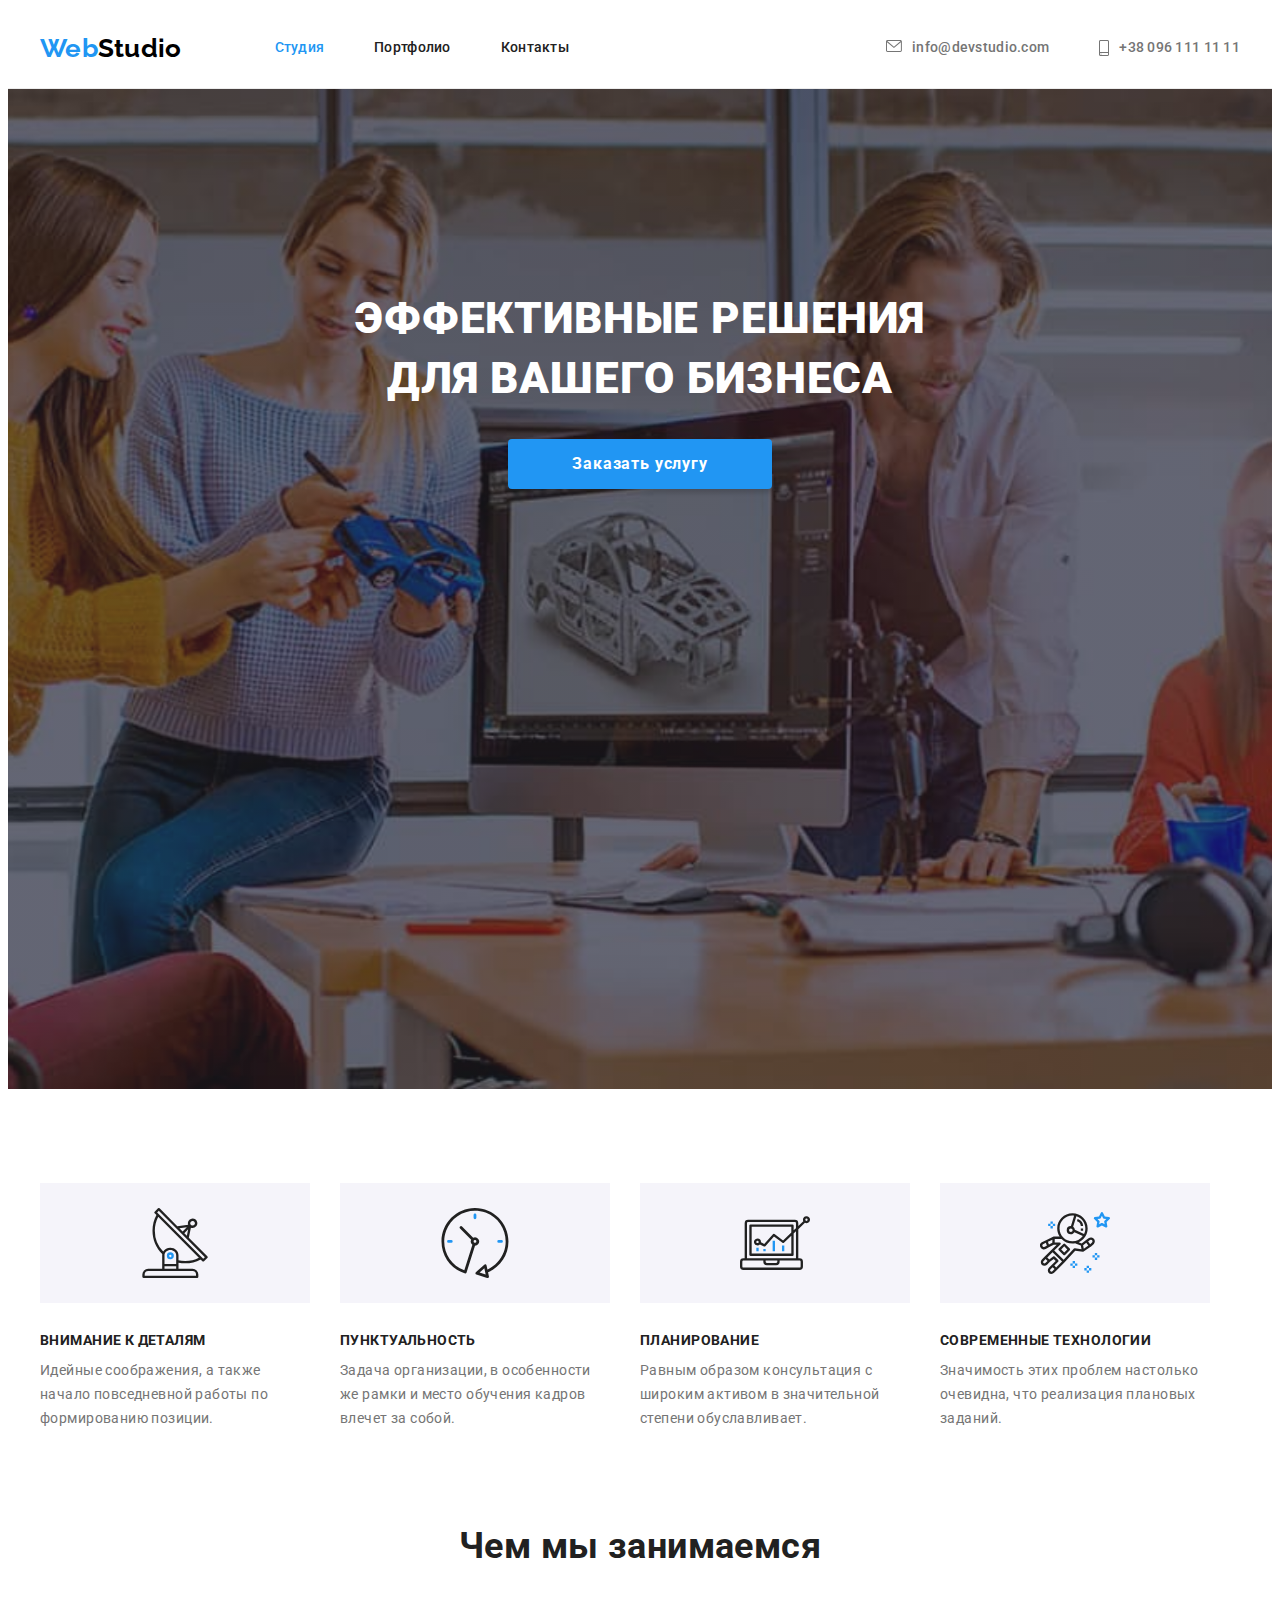
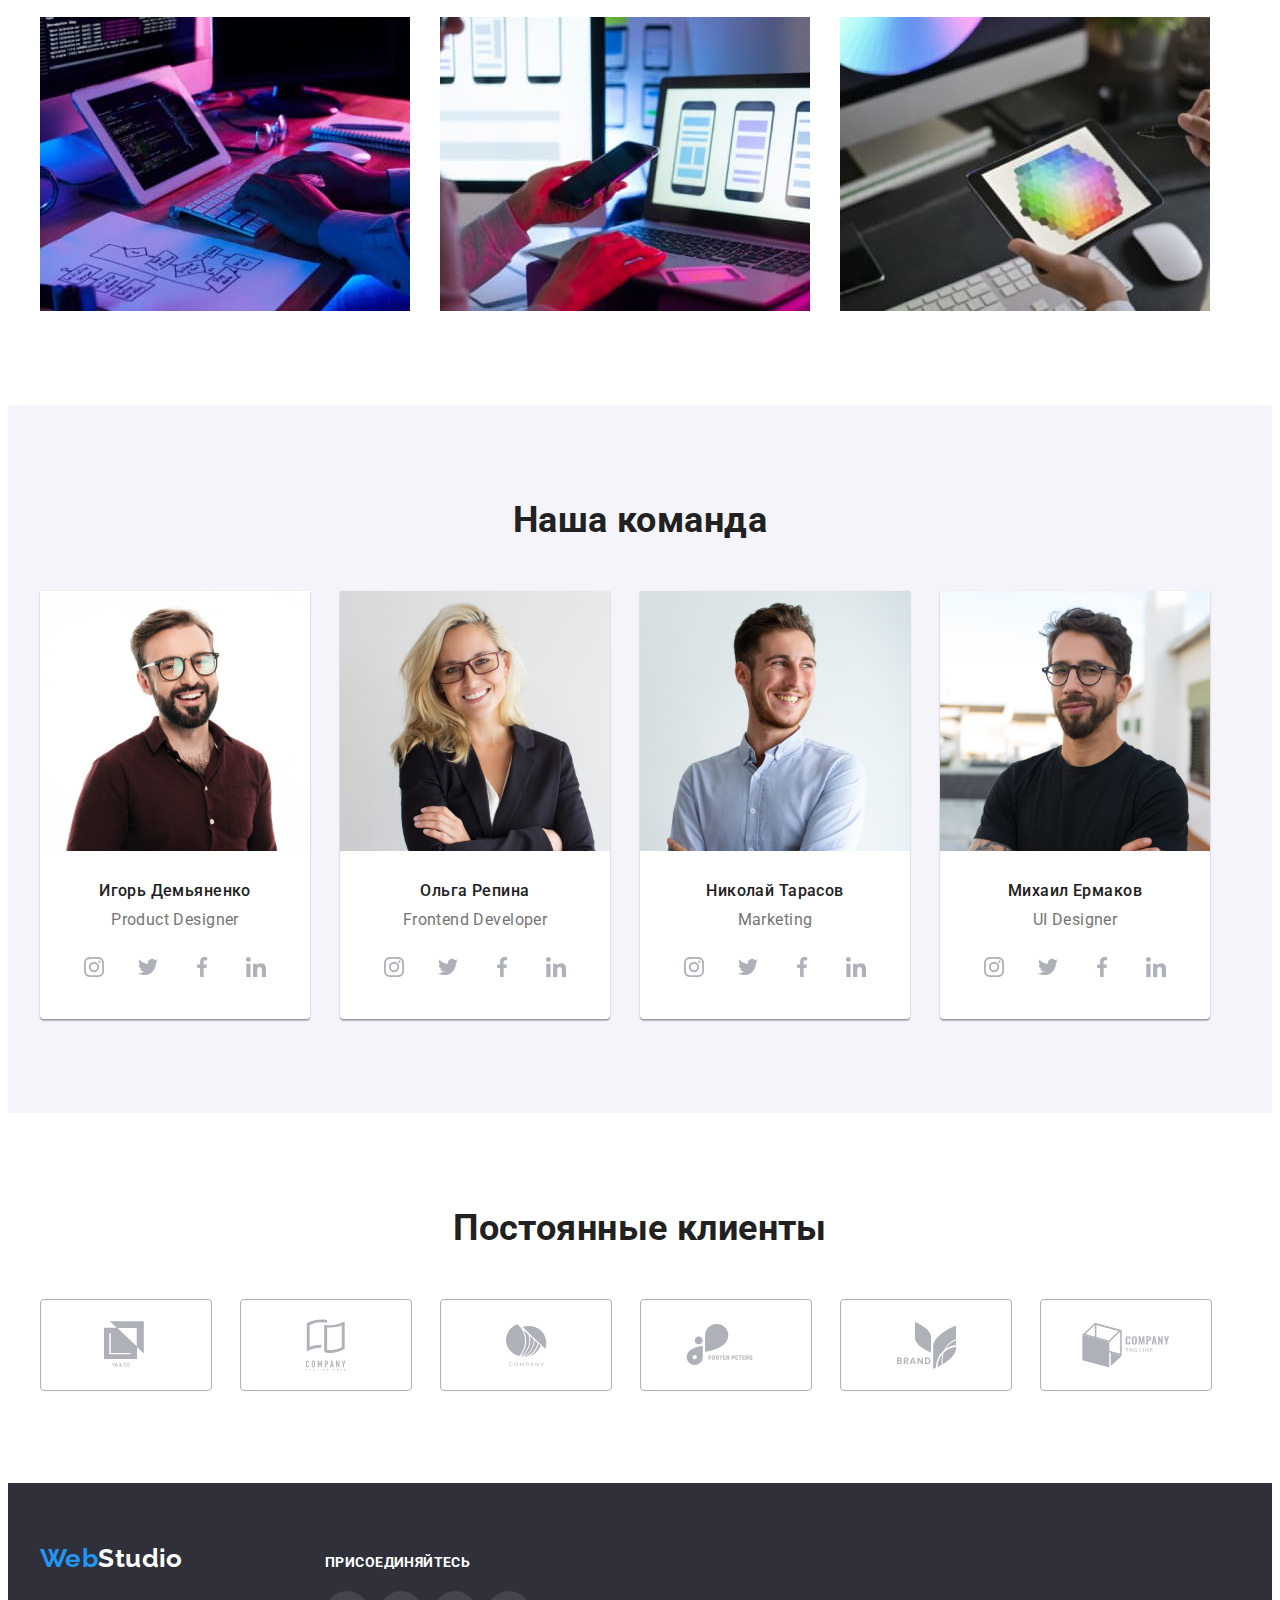
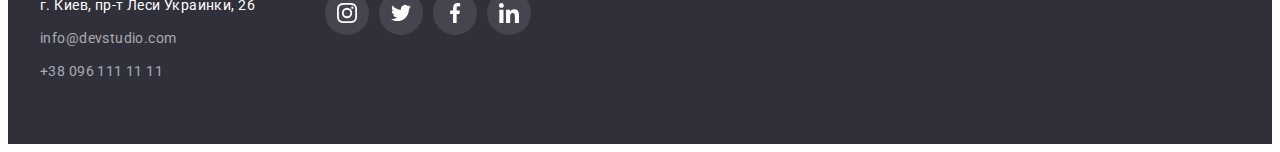
==== index.html @ 37e52577 "создание нового репозитория" ====
<!DOCTYPE html>
<html lang="ru">
<head>
    <meta charset="UTF-8">
    <meta name="viewport" content="width=, initial-scale=1.0">
    <title>Document</title>
    <link rel="preconnect" href="https://fonts.gstatic.com">
    <link href="https://fonts.googleapis.com/css2?family=Raleway:wght@700&family=Roboto:wght@400;500;700;900&display=swap" rel="stylesheet">
    <link rel="stylesheet" href="https://cdnjs.cloudflare.com/ajax/libs/modern-normalize/1.0.0/modern-normalize.min.css" integrity="sha512-ISS7cAi1PEhQ8jnbJpJZMd29NlhNj4AWYyLOSp2CE/CsHxTCu+r+t0D2yoJudVrd0/8fTVPUVDzY5Tvli75u/g==" crossorigin="anonymous" />
    <link rel="stylesheet" href="./css/styles.css">
</head>
<body class="page">
    <header>
        <div class="container main-nav">
            <nav class="nav">
                <a href="./index.html" class="logo"><span class="main-logo">Web</span>Studio</a>        
                <ul class="site-nav">
                    <li class="item"><a href="./index.html" class="link current">Студия</a></li>
                    <li class="item"><a href="./portfolio.html" class="link">Портфолио</a></li>
                    <li class="item"><a href="" class="link">Контакты</a></li>
                </ul>             
            </nav>        

            <ul class="contacts">
                <li class="item">
                    <a href="mailto:info@devstudio.com" class="link">
                        <svg class="header-contacs-svg" width="16" height="12">
                            <use href="./img/sprite.svg#envelope"></use>
                        </svg>
                        <p>info@devstudio.com</p> 
                    </a>
                </li>
                <li class="item">
                    <a href="tel:+380961111111" class="link">
                        <svg class="header-contacs-svg" width="10" height="16">
                            <use href="./img/sprite.svg#smartphone"></use>
                        </svg>
                        <p>+38 096 111 11 11</p> 
                    </a>
                </li>
            </ul>
        </div>       
    </header>
    
    <main>
<!-- герой -->
        <section class="hero">
            <h1 class="hero-title">Эффективные решения <br>
                для вашего бизнеса
            </h1>
            <a href="" class="button primary">Заказать услугу</a>
        </section>

<!-- преимущества данной веб студии-->
        <section class="advantages">
            <div class="container">
                <h2 class="visually-hidden"> Наши преимущества</h2>
                <ul class="advantages-list">
                    <li class="advantages-item">
                        <div class="advantages-icon">
                            <svg class="advantages-svg" width="70" height="70">
                                <use href="./img/sprite.svg#antenna"></use>
                            </svg>
                        </div>
                        <h3 class="advantages-title">Внимание к деталям</h3>
                        <p class="advantages-text">Идейные соображения, а также начало повседневной работы по формированию позиции.</p>
                    </li>
                    <li class="advantages-item">
                        <div class="advantages-icon">
                            <svg class="advantages-svg" width="70" height="70">
                                <use href="./img/sprite.svg#clock"></use>
                            </svg>
                        </div>
                        <h3 class="advantages-title">Пунктуальность</h3>
                        <p class="advantages-text">Задача организации, в особенности же рамки и место обучения кадров влечет за собой.</p>
                    </li>
                    <li class="advantages-item">
                        <div class="advantages-icon">
                            <svg class="advantages-svg" width="70" height="70">
                                <use href="./img/sprite.svg#diagram"></use>
                            </svg>
                        </div>
                        <h3 class="advantages-title">Планирование</h3>
                        <p class="advantages-text">Равным образом консультация с широким активом в значительной степени обуславливает.</p>
                    </li>
                    <li class="advantages-item">
                        <div class="advantages-icon">
                            <svg class="advantages-svg" width="70" height="70">
                                <use href="./img/sprite.svg#astronaut"></use>
                            </svg>
                        </div>
                        <h3 class="advantages-title">Современные технологии</h3>
                        <p class="advantages-text">Значимость этих проблем настолько очевидна, что реализация плановых заданий.</p>
                    </li>
                </ul>
            </div>
        </section>

<!-- чем занимается веб студия-->
        <section class="work">
            <div class="container">
                <h2 class="work-title">Чем мы занимаемся</h2>
                <ul class="work-list">
                    <li class="work-item"><img src="./img/box1.jpg" alt="сайт" width="370"></li>
                    <li class="work-item"><img src="./img/box2.jpg" alt="приложения" width="370"></li>
                    <li class="work-item"><img src="./img/box3.jpg" alt="дизайн" width="370"></li>
                </ul> 
            </div>
        </section>

<!-- члены комманды веб студии-->
        <section class="staff">
            <div class="container">
                <h2 class="staff-title">Наша команда</h2>
                <ul class="staff-list">
                    <li class="staff-item"> 
                        <img src="./img/img.jpg" alt="фото сотрудника" width="270">
                        <div class="staff-content">
                            <h3 class="name">Игорь Демьяненко</h3>
                            <p class="profession">Product Designer</p>
                            <ul class="networks">
                                <li>
                                    <a href="" class="social-links">
                                        <svg class="soc-links-svg" width="20" height="20">
                                            <use href="./img/sprite.svg#instagram-1"></use>
                                        </svg>
                                    </a>
                                </li>
                                <li>
                                    <a href="" class="social-links">
                                        <svg class="soc-links-svg" width="20" height="20">
                                            <use href="./img/sprite.svg#twitter-1"></use>
                                        </svg>
                                    </a>
                                </li>
                                <li>
                                    <a href="" class="social-links">
                                        <svg class="soc-links-svg" width="20" height="20">
                                            <use href="./img/sprite.svg#facebook-1"></use>
                                        </svg>
                                    </a>
                                </li>
                                <li>
                                    <a href="" class="social-links">
                                        <svg class="soc-links-svg" width="20px" height="20">
                                            <use href="./img/sprite.svg#linkedin-1"></use>
                                        </svg>
                                    </a>
                                </li>
                            </ul>
                        </div>
                    </li>
                    <li class="staff-item">
                        <img src="./img/img1.jpg" alt="фото сотрудника" width="270">
                        <div class="staff-content">
                            <h3 class="name">Ольга Репина</h3>
                            <p class="profession">Frontend Developer</p>
                            <ul class="networks">
                                <li>
                                    <a href="" class="social-links">
                                        <svg class="soc-links-svg" width="20" height="20">
                                            <use href="./img/sprite.svg#instagram-1"></use>
                                        </svg>
                                    </a>
                                </li>
                                <li>
                                    <a href="" class="social-links">
                                        <svg class="soc-links-svg" width="20" height="20">
                                            <use href="./img/sprite.svg#twitter-1"></use>
                                        </svg>
                                    </a>
                                </li>
                                <li>
                                    <a href="" class="social-links">
                                        <svg class="soc-links-svg" width="20" height="20">
                                            <use href="./img/sprite.svg#facebook-1"></use>
                                        </svg>
                                    </a>
                                </li>
                                <li>
                                    <a href="" class="social-links">
                                        <svg class="soc-links-svg" width="20px" height="20">
                                            <use href="./img/sprite.svg#linkedin-1"></use>
                                        </svg>
                                    </a>
                                </li>
                            </ul>
                        </div>
                    </li>
                    <li class="staff-item">
                        <img src="./img/img2.jpg" alt="фото сотрудника" width="270">
                        <div class="staff-content">
                            <h3 class="name">Николай Тарасов</h3>
                            <p class="profession">Marketing</p>
                            <ul class="networks">
                                <li class="networks-item">
                                    <a href="" class="social-links">
                                        <svg class="soc-links-svg" width="20" height="20">
                                            <use href="./img/sprite.svg#instagram-1"></use>
                                        </svg>
                                    </a>
                                </li>
                                <li class="networks-item">
                                    <a href="" class="social-links">
                                        <svg class="soc-links-svg" width="20" height="20">
                                            <use href="./img/sprite.svg#twitter-1"></use>
                                        </svg>
                                    </a>
                                </li>
                                <li class="networks-item">
                                    <a href="" class="social-links">
                                        <svg class="soc-links-svg" width="20" height="20">
                                            <use href="./img/sprite.svg#facebook-1"></use>
                                        </svg>
                                    </a>
                                </li>
                                <li class="networks-item">
                                    <a href="" class="social-links">
                                        <svg class="soc-links-svg" width="20px" height="20">
                                            <use href="./img/sprite.svg#linkedin-1"></use>
                                        </svg>
                                    </a>
                                </li>
                            </ul>
                        </div>
                    </li>
                    <li class="staff-item">
                        <img src="./img/img3.jpg" alt="фото сотрудника" width="270">
                        <div class="staff-content">
                            <h3 class="name">Михаил Ермаков</h3>
                            <p class="profession">UI Designer</p>
                            <ul class="networks">
                                <li class="networks-item">
                                    <a href="" class="social-links">
                                        <svg class="soc-links-svg" width="20" height="20">
                                            <use href="./img/sprite.svg#instagram-1"></use>
                                        </svg>
                                    </a>
                                </li>
                                <li class="networks-item">
                                    <a href="" class="social-links">
                                        <svg class="soc-links-svg" width="20" height="20">
                                            <use href="./img/sprite.svg#twitter-1"></use>
                                        </svg>
                                    </a>
                                </li>
                                <li class="networks-item">
                                    <a href="" class="social-links">
                                        <svg class="soc-links-svg" width="20" height="20">
                                            <use href="./img/sprite.svg#facebook-1"></use>
                                        </svg>
                                    </a>
                                </li>
                                <li class="networks-item">
                                    <a href="" class="social-links">
                                        <svg class="soc-links-svg" width="20px" height="20">
                                            <use href="./img/sprite.svg#linkedin-1"></use>
                                        </svg>
                                    </a>
                                </li>
                            </ul>
                        </div>
                    </li>
                </ul>
            </div>
        </section>

<!-- секция постоянные клиенты -->
        <section class="clients">
            <div class="container">
                <h2 class="clients-title">Постоянные клиенты</h2>
                <ul class="clients-list">
                    <li class="clients-item">
                        <a href="" class="link clients-link">
                            <svg class="clients-svg" width="44" height="49">
                                <use href="./img/sprite.svg#logo-1"></use>
                            </svg>
                        </a>
                    </li>
                    <li class="clients-item">
                        <a href="" class="link clients-link">
                            <svg class="clients-svg" width="40" height="52">
                                <use href="./img/sprite.svg#logo-2"></use>
                            </svg>
                        </a>
                    </li>
                    <li class="clients-item">
                        <a href="" class="link clients-link">
                            <svg class="clients-svg" width="41" height="43">
                                <use href="./img/sprite.svg#logo-3"></use>
                            </svg>
                        </a>
                    </li>
                    <li class="clients-item">
                        <a href="" class="link clients-link">
                            <svg class="clients-svg" width="80" height="42">
                                <use href="./img/sprite.svg#logo-4"></use>
                            </svg>
                        </a>
                    </li>
                    <li class="clients-item">
                        <a href="" class="link clients-link">
                            <svg class="clients-svg" width="59" height="47">
                                <use href="./img/sprite.svg#logo-5"></use>
                            </svg>
                        </a>
                    </li>
                    <li class="clients-item">
                        <a href="" class="link clients-link">
                            <svg class="clients-svg" width="88" height="45">
                                <use href="./img/sprite.svg#logo-6"></use>
                            </svg>
                        </a>
                    </li>
                    
                </ul>
            </div>
        </section>
    </main>

    <footer class="footer">
        <div class="container footer-container">
            <div class="adress">
                <a href="./index.html" class="logo"><span class="main-logo">Web</span>Studio</a>
                <address>
                    <p class="street">г. Киев, пр-т Леси Украинки, 26 </p> 
                    <a href="mailto:info@devstudio.com" class="mail">info@devstudio.com</a>
                    <a href="tel:+380961111111" class="tel">+38 096 111 11 11</a>            
                </address>
            </div>
        
            <div class="container-join-us">
                <p class="join-us">присоединяйтесь</p>
                <ul class="footer-networks">
                    <li>
                        <a href="" class="footer-social-links">
                            <svg width="20" height="20">
                                <use href="./img/sprite.svg#instagram"></use>
                            </svg>
                        </a>
                    </li>
                    <li>
                        <a href="" class="footer-social-links">
                            <svg width="20" height="20">
                                <use href="./img/sprite.svg#twitter"></use>
                            </svg>
                        </a>
                    </li>
                    <li>
                        <a href="" class="footer-social-links">
                            <svg width="20" height="20">
                                <use href="./img/sprite.svg#facebook"></use>
                            </svg>
                        </a>
                    </li>
                    <li>
                        <a href="" class="footer-social-links">
                            <svg width="20px" height="20">
                                <use href="./img/sprite.svg#linkedin"></use>
                            </svg>
                        </a>
                    </li>
                </ul>
            </div>
        </div>
    </footer>

</body>
</html>
---- css/styles.css ----
:root {
    --primary-text-color: #757575;
    --title-text-color: #212121;
    --accent-color: #2196F3;
    --primary-white-color: #ffffff;
    --primary-black-color: #000000;
    --hero-bg-color: #C4C4C4;
    --secondary-bg-color: #F5F4FA;
    --footer-color: #2F303A;
    --border-color: #eeeeee;
    --icon-color: #afb1b8;
}


body {
    background-color: var(--primary-white-color);
    color: var(--primary-text-color);
    font-family: Roboto, sans-serif;
    font-size: 14px;
    font-weight: 400;
    letter-spacing: 0.03em;
}

/* сброс маркеров у ненумерованных списков*/
ul {
    list-style: none;

    margin: 0%;
    padding: 0%;
}

/* убираем отступы у картинок */
img {
    display: block;
    max-width: 100%;
    height: auto;
}

/* делаем невидимой часть */
.visually-hidden {
    position: absolute;
    width: 1px;
    height: 1px;
    margin: -1px;
    border: 0;
    padding: 0;
    clip: rect(0 0 0 0);
    overflow: hidden;
}

/* делаем контейнер */
.container {
    width: 1200px;
    padding-left: 15px;
    padding-right: 15px;
    margin-left: auto;
    margin-right: auto;
} 

/* стилизация логотипа в хедере*/
.logo {
    color: var(--primary-black-color);
    font-family: Raleway, sans-serif;
    font-weight: 700;
    font-size: 26px;
    line-height: 1.19;
    text-decoration: none;
    outline: none;
}

.main-logo {
    color: var(--accent-color);
}

/* стилизация хедера */

header {
    font-weight: 500;
    font-size: 14px;
    line-height: 1.14;
    letter-spacing: 0.02em;
    border-bottom: 1px solid #ECECEC;
}

.main-nav,
.nav {
    display: flex;
    align-items: center;
}

.site-nav {
    display: flex;
    margin-left: 93px;
}

.site-nav .item:not(:last-child),
.contacts .item:not(:last-child) {
    margin-right: 50px;
}
.nav .link {
    color: var(--title-text-color);
    text-decoration: none;

    display: block;
    padding-top: 32px;
    padding-bottom: 32px;
}

.nav .link.current {
    color: var(--accent-color);
}

.contacts {
    display: flex;
    margin-left: auto;
}

.contacts .link {
    color: var(--primary-text-color);
    text-decoration: none;
    display: flex;
    padding-top: 32px;
    padding-bottom: 32px;
}

.header-contacs-svg,
.header-contacs-svg {
    fill: currentColor;
    margin-right: 10px;
}

.contacts p {
    display: block;
    margin-top: 0px;
    margin-bottom: 0px;
}

.nav .link:hover, 
.nav .link:focus,
.contacts .link:hover,
.contacts .link:focus {
    color: var(--accent-color);
    outline: none;
}

/* стилизация секций блока main */

/* стилизация заголовков секций */
.work-title, 
.staff-title,
.clients-title {
    color: var(--title-text-color);
    font-weight: 700;
    font-size: 36px;
    line-height: 1.17;
    text-align: center;

    margin-top: 0px;
    margin-bottom: 50px;
}

/* секция преимуществ */
.advantages {
    padding-top: 94px;
    padding-bottom: 94px; 
}

.advantages-list {
    display: flex;
    flex-wrap: wrap;
}

.advantages-item {
    width: 270px;
    margin-right: 30px;
    margin-bottom: 30px;
}

.advantages-item:nth-child(4n) {
    margin-right: 0px;
}

.advantages-item:nth-last-child(-n+4) {
    margin-bottom: 0px;
}

.advantages-icon {
    background-color: var(--secondary-bg-color);
    margin-bottom: 30px;
    height: 120px;

    display: flex;
    align-items: center;
    justify-content: center;
}

.advantages-title {
    color: var(--title-text-color);
    font-weight: 700;
    font-size: 14px;
    line-height: 1.14;
    text-transform: uppercase;

    margin-top: 0px;
    margin-bottom: 10px;
}

.advantages-text {
    line-height: 1.71;

    margin-top: 0px;
    margin-bottom: 0px;
}

/* чем занимается студия */
.work {
    padding-bottom: 94px;
}

.work-list {
    display:flex;
    flex-wrap: wrap;
}

.work-item {
    width: 370px;
    margin-right: 30px;
    margin-bottom: 30px;
}

.work-item:nth-child(3n) {
    margin-right: 0px;
}

.work-item:nth-last-child(-n+3) {
    margin-bottom: 0px;
}

/* секция команды */
.staff {
    background-color: var(--secondary-bg-color);

    padding-top: 94px;
    padding-bottom: 94px;
}

.staff-list {
    display: flex;
    flex-wrap: wrap;
}

.staff-item {
    width: 270px;
    margin-right: 30px;
    margin-bottom: 30px;
    box-shadow: 0px 1px 3px rgba(0, 0, 0, 0.12), 0px 1px 1px rgba(0, 0, 0, 0.14), 0px 2px 1px rgba(0, 0, 0, 0.2);
    border-radius: 0px 0px 4px 4px;
    background-color: var(--primary-white-color);
    text-align: center;
}

.staff-item:nth-child(4n) {
    margin-right: 0px;
}

.staff-item:nth-last-child(-n+4) {
    margin-bottom: 0px;
}

.staff-content {
    padding: 30px 32px;
}

.name {
    color: var(--title-text-color);
    font-weight: 500;
    font-size: 16px;
    line-height: 1.19;
    margin-top: 0px;
    margin-bottom: 10px;
}

.profession {
    font-size: 16px;
    line-height: 1.19;

    margin-top: 0px;
    margin-bottom: 16px;
}


.networks {
    display: flex;
    justify-content: space-between;
}

.social-links {
    display: flex;
    justify-content: center;
    align-items: center;
    width: 44px;
    height: 44px;
    color: var(--icon-color);
    border-radius: 50%;
}

.social-links:hover,
.social-links:focus {
    background-color: var(--accent-color);
    color: var(--primary-white-color);
    outline: none;
}

.soc-links-svg,
.soc-links-svg:hover {
    fill: currentColor;
}


/* стилизация секции клиентов */
.clients {
    padding-top: 94px;
    padding-bottom: 94px;
}

.clients-list {
    display: flex;
    flex-wrap: wrap;
}

.clients-item {
    width: 170px;
    height: 90px;
    margin-right: 30px;
    margin-bottom: 30px;
    
}

.clients-link {
    display: flex;
    align-items: center;
    justify-content: center;
    width: 100%;
    height: 100%;
    color: var(--icon-color);
    border: 1px solid var(--icon-color);
    border-radius: 4px;    
}

.clients-item:nth-child(6n) {
    margin-right: 0px;
}

.clients-item:nth-last-child(-n+6) {
    margin-bottom: 0px;
}

.clients-link:hover,
.clients-link:focus {
    color: var(--accent-color);
    border: 1px solid var(--accent-color);
    outline: none;
}

.clients-svg {
    fill: currentColor;
}

/* стилицация героя */
.hero {
    background-color: var(--hero-bg-color);
    letter-spacing: 0.06em;
    text-align: center;
    padding-top: 200px;
    padding-bottom: 200px;

    max-width: 1600px;
    height: 600px;
    margin-left: auto;
    margin-right: auto;
    background-image: linear-gradient(
    to right,
    rgba(47, 48, 58, 0.4),
    rgba(47, 48, 58, 0.4)
    ),
    url(../img/overlay.jpg);
    background-size: cover;
    background-repeat: no-repeat;
    background-position: center;
}

.hero-title {
    color: var(--primary-white-color);
    font-weight: 900;
    font-size: 44px;
    line-height: 1.36;
    text-transform: uppercase;

    margin-top: 0px;
    margin-bottom: 30px;
}

/* button */
.button {
    font-size: 16px;
    text-decoration: none;

    border-radius: 4px;
}

.button.primary {
    color: var(--primary-white-color);
    background-color: var(--accent-color);
    font-weight: 700;
    line-height: 1.87;
    align-items: center;

    display: inline-block;
    padding: 10px 32px;
    min-width: 200px;
    box-shadow: 0px 4px 4px rgba(0, 0, 0, 0.15);
}

.button.secondary {
    background-color: var(--secondary-bg-color);
    color: var(--title-text-color);
    font-weight: 500;
    line-height: 1.62;
    letter-spacing: 0.03em;
    font-family: inherit;
    
    padding: 6px 22px;
    border-width: 0px;
}

.button.secondary:hover,
.button.secondary:focus {
    background-color: var(--accent-color);
    color: var(--primary-white-color);
    outline: none;
    text-shadow: 0px 4px 4px rgba(0, 0, 0, 0.25), 0px 4px 4px rgba(0, 0, 0, 0.25);
    box-shadow: 0px 3px 1px rgba(0, 0, 0, 0.1), 0px 1px 2px rgba(0, 0, 0, 0.08), 0px 2px 2px rgba(0, 0, 0, 0.12);
}

/* footer */
.footer {
    background-color: var(--footer-color);;
    color: var(--primary-white-color);
    line-height: 1.71;
    padding-top: 60px;
    padding-bottom: 60px;
}

address {
    font-style: normal;
}

.footer .logo {
    color: var(--primary-white-color);
    display: block;
    margin-bottom: 20px;
}

.street 
{
    margin-top: 0px;
    margin-bottom: 9px;
}
.mail,
.tel {
    color: rgba(255, 255, 255, 0.6);
    text-decoration: none;

    display: block;
}

.mail {
    margin-bottom: 9px;
}

/* ссылки в футере */

.footer-container {
    display: flex;
    align-items: baseline;
}

.adress {
    margin-right: 70px;
}

.container-join-us {
    display: block;
}

.join-us {
    line-height: 1.17;
    text-transform: uppercase;
    font-weight: 700;
    margin-top: 0px;
    margin-bottom: 20px;

    display: inline-block;
}

.footer-networks {
    display: flex;
    justify-content: space-between;
    width: 206px;
}

.footer-social-links {
    display: flex;
    justify-content: center;
    align-items: center;
    width: 44px;
    height: 44px;
    color: var(--icon-color);
    background-color: rgba(255, 255, 255, 0.1);
    border-radius: 50%;
}

.footer-social-links:hover,
.footer-social-links:focus {
    background-color: var(--accent-color);
    outline: none;
}

/* стилизация секции galary на стр портфолио */

.galary {
    padding-top: 94px;
    padding-bottom: 94px;
}

.filter {
    display: flex;
    justify-content: center;
    margin-bottom: 50px;
 }

.filter-item:not(:last-child) {
    margin-right: 8px;
}
   
.galary-list {
    display: flex;
    flex-wrap: wrap;
}

.card {
    width: 370px;
    margin-right: 30px;
    margin-bottom: 30px;
}

.card:nth-child(3n) {
    margin-right: 0px;
}

.card:nth-last-child(-n+3) {
    margin-bottom: 0px;
}

.card-content {
    border: 1px solid var(--border-color);
    border-top: none;
    padding: 20px 24px;
}

.galary-title {
    color: var(--title-text-color);
    font-weight: 700;
    font-size: 18px;
    line-height: 2;
    letter-spacing: 0.06em;

    margin-top: 0px;
    margin-bottom: 4px;
}

.galary-text {
    font-size: 16px;
    line-height: 1.87;
    margin-top: 0px;
    margin-bottom: 0px;
}

.galary-link {
    display: block;
    text-decoration: none;
    color: currentColor;
}   

.galary-link:hover,
.galary-link:focus {
    box-shadow: 0px 1px 1px rgba(0, 0, 0, 0.12), 0px 4px 4px rgba(0, 0, 0, 0.06), 1px 4px 6px rgba(0, 0, 0, 0.16);
    outline: none;
}
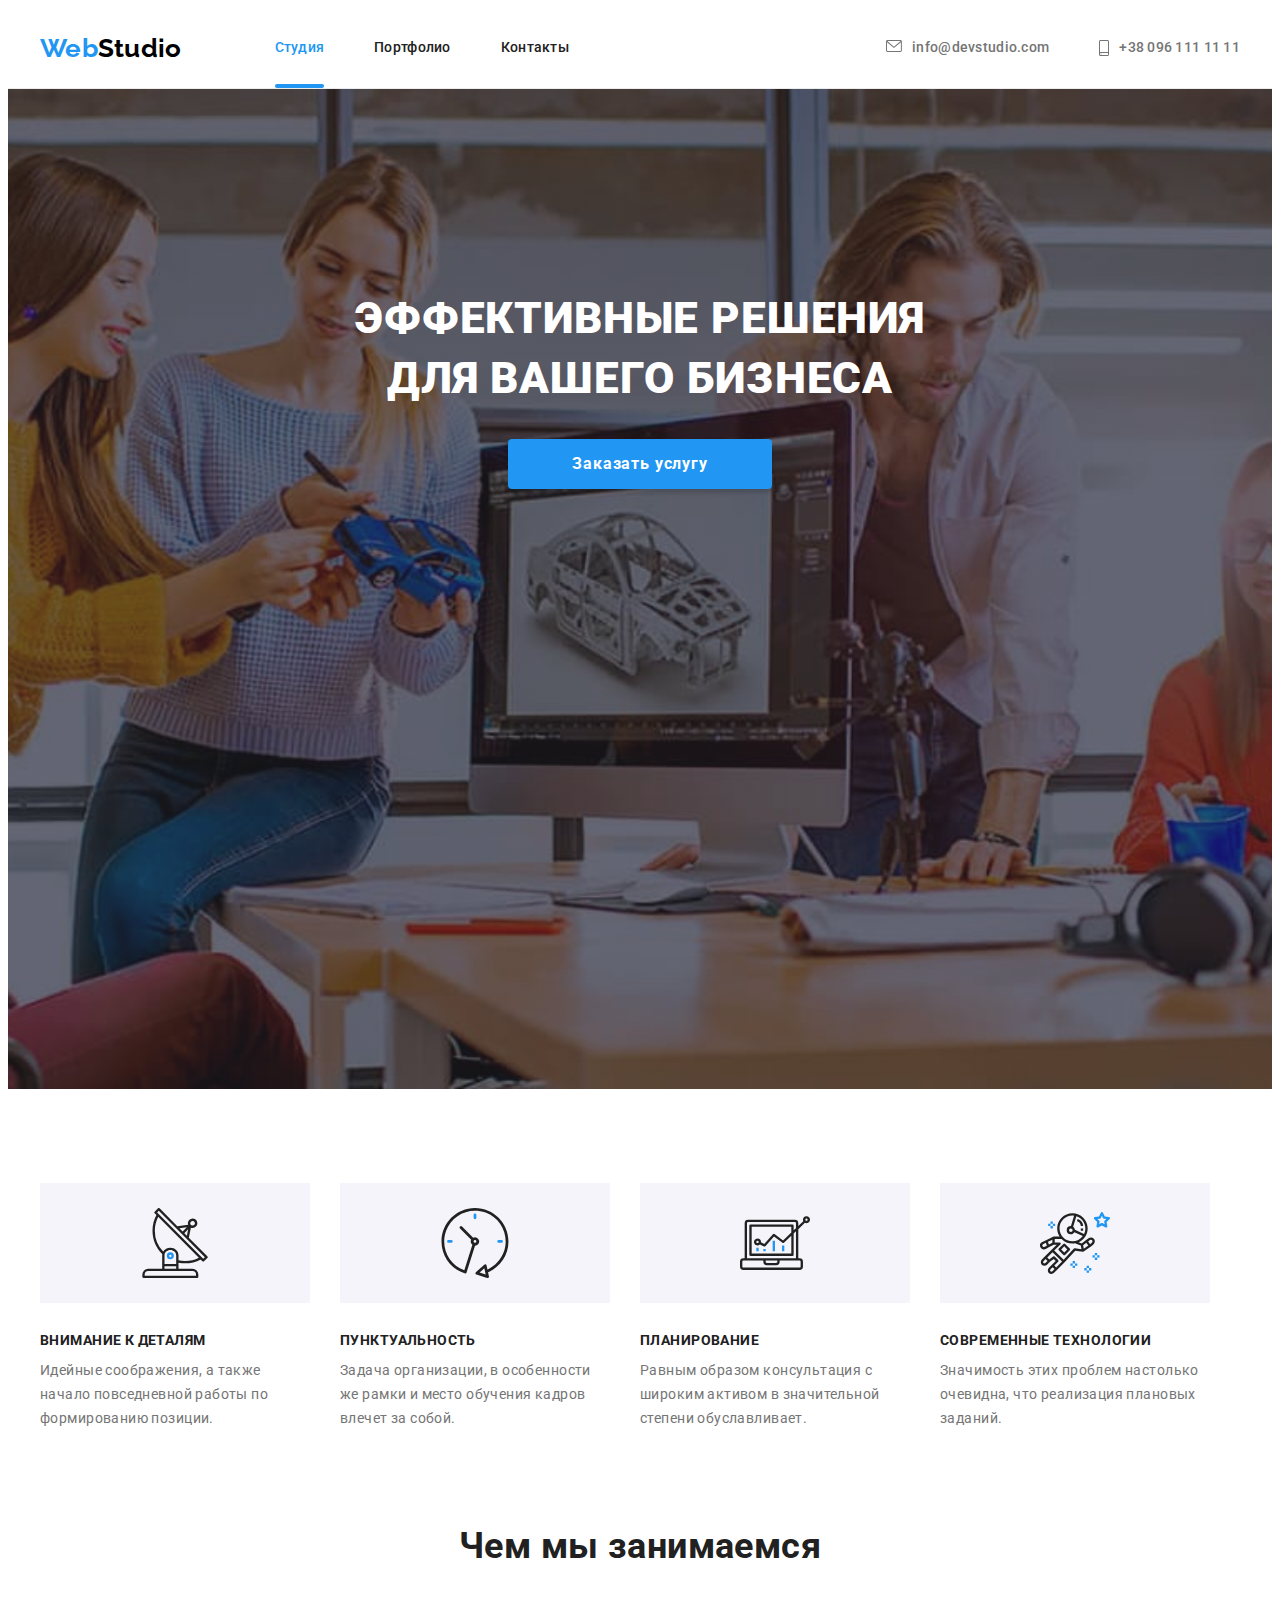
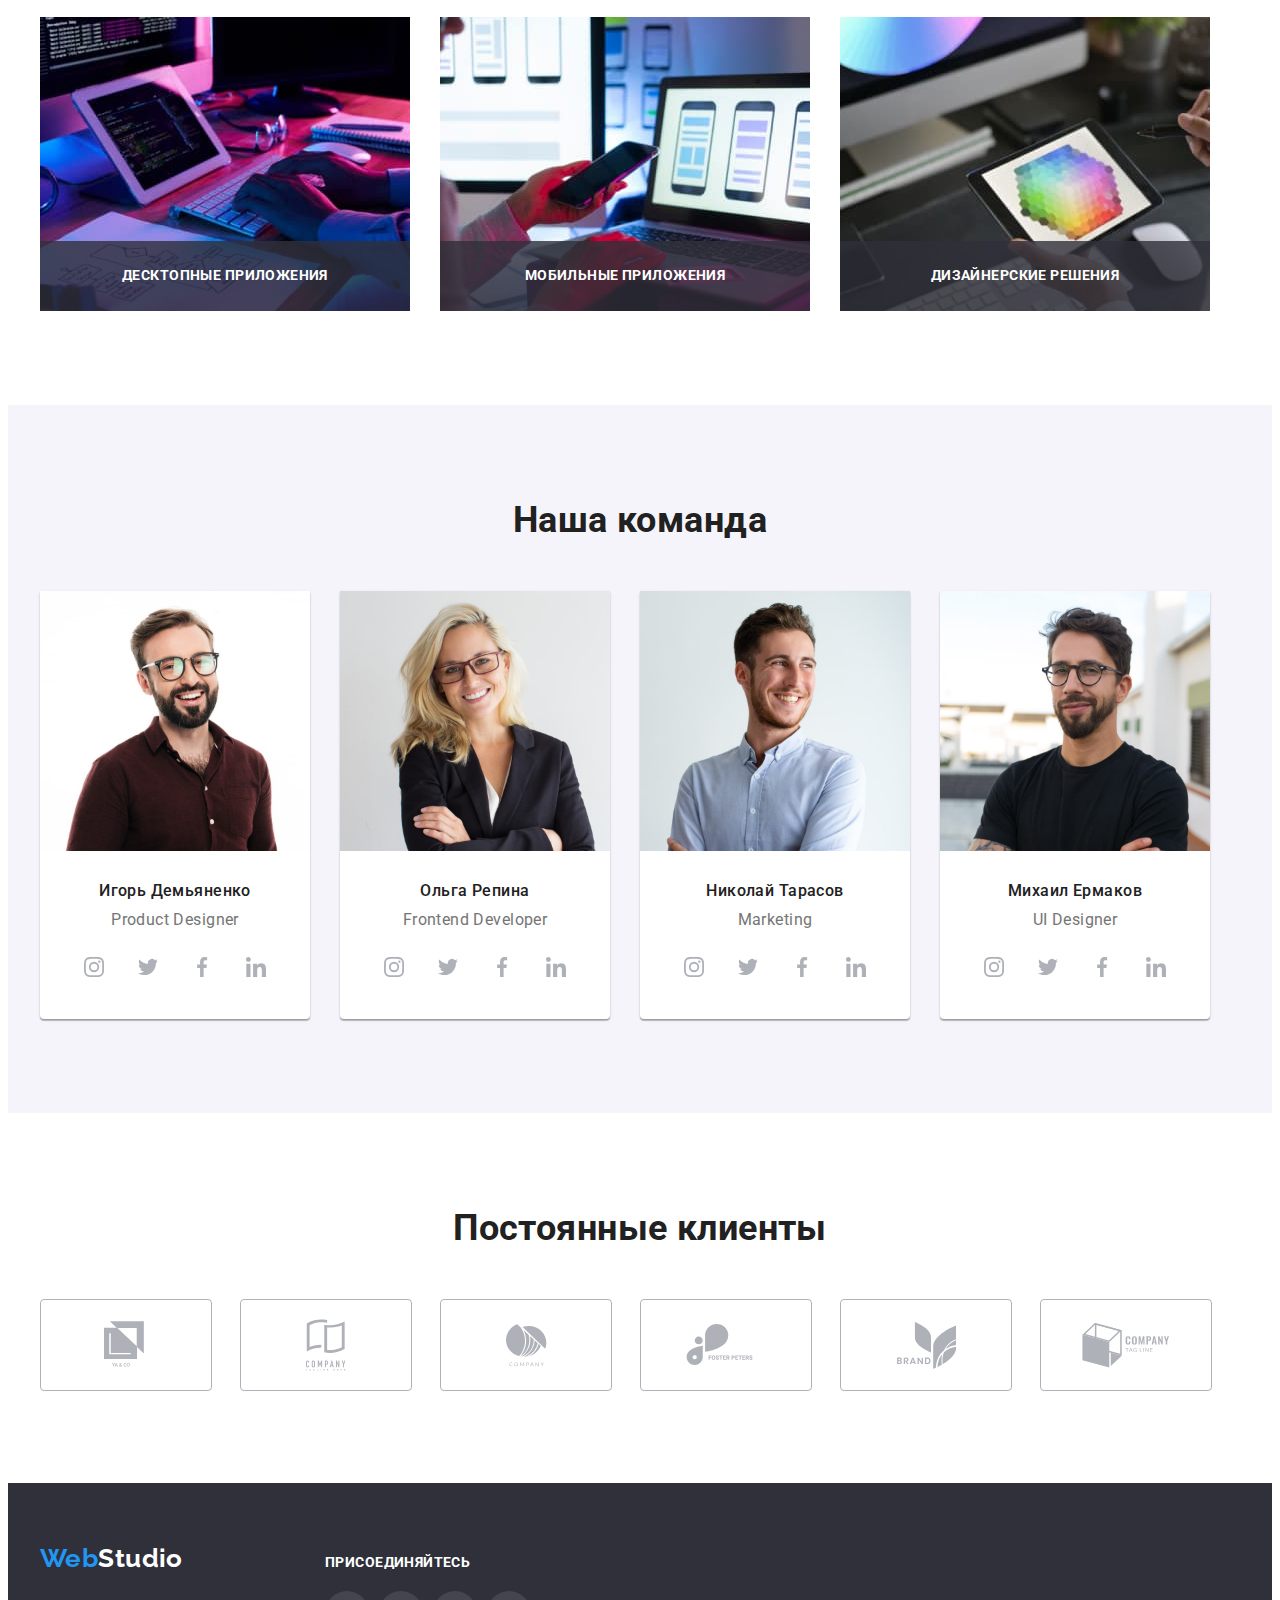
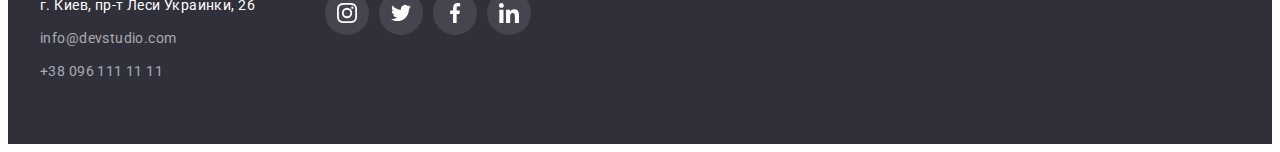
==== commit 5c5080a7: "ночь субботы" ====
--- a/index.html
+++ b/index.html
@@ -101,9 +101,18 @@
             <div class="container">
                 <h2 class="work-title">Чем мы занимаемся</h2>
                 <ul class="work-list">
-                    <li class="work-item"><img src="./img/box1.jpg" alt="сайт" width="370"></li>
-                    <li class="work-item"><img src="./img/box2.jpg" alt="приложения" width="370"></li>
-                    <li class="work-item"><img src="./img/box3.jpg" alt="дизайн" width="370"></li>
+                    <li class="work-item">
+                        <img src="./img/box1.jpg" alt="сайт" width="370">
+                        <p class="work-type">Десктопные приложения</p>
+                    </li>
+                    <li class="work-item">
+                        <img src="./img/box2.jpg" alt="приложения" width="370">
+                        <p class="work-type">Мобильные приложения</p>
+                    </li>
+                    <li class="work-item">
+                        <img src="./img/box3.jpg" alt="дизайн" width="370">
+                        <p class="work-type">Дизайнерские решения</p>
+                    </li>
                 </ul> 
             </div>
         </section>
--- a/css/styles.css
+++ b/css/styles.css
@@ -9,6 +9,7 @@
     --footer-color: #2F303A;
     --border-color: #eeeeee;
     --icon-color: #afb1b8;
+    --timing-function: cubic-bezier(0.4, 0, 0.2, 1);
 }
 
 
@@ -97,6 +98,7 @@
 .contacts .item:not(:last-child) {
     margin-right: 50px;
 }
+
 .nav .link {
     color: var(--title-text-color);
     text-decoration: none;
@@ -104,6 +106,21 @@
     display: block;
     padding-top: 32px;
     padding-bottom: 32px;
+}
+
+.nav .link.current::after {
+    position: absolute;
+    left: 0;
+    bottom: 0;
+    content: "";
+    width: 100%;
+    height: 4px;
+    background-color: var(--accent-color);
+    border-radius: 2px;
+}
+
+.site-nav .item {
+    position: relative;
 }
 
 .nav .link.current {
@@ -133,6 +150,13 @@
     display: block;
     margin-top: 0px;
     margin-bottom: 0px;
+}
+
+.nav .link, 
+.nav .link,
+.contacts .link,
+.contacts .link {
+    transition: color 250ms var(--timing-function);
 }
 
 .nav .link:hover, 
@@ -223,17 +247,42 @@
 }
 
 .work-item {
+    position: relative;
+
     width: 370px;
     margin-right: 30px;
     margin-bottom: 30px;
 }
 
+.work-item::before {
+    position: absolute;
+    display: inline-block;
+    content: "";
+    width: 100%;
+    height: 70px;
+    bottom: 0;
+    background-color: rgba(47, 48, 58, 0.8);
+}
+
 .work-item:nth-child(3n) {
     margin-right: 0px;
 }
 
 .work-item:nth-last-child(-n+3) {
     margin-bottom: 0px;
+}
+
+.work-type {
+    position: absolute;
+    bottom: 0%;
+    text-align: center;
+    margin-top: 0px;
+    margin-bottom: 27px;
+    font-weight: 700;
+    line-height: 1.14;
+    text-transform: uppercase;
+    width: 100%;
+    color: var(--primary-white-color);
 }
 
 /* секция команды */
@@ -302,6 +351,9 @@
     height: 44px;
     color: var(--icon-color);
     border-radius: 50%;
+
+    transition: background-color 250ms var(--timing-function), 
+    color 250ms var(--timing-function); 
 }
 
 .social-links:hover,
@@ -344,7 +396,10 @@
     height: 100%;
     color: var(--icon-color);
     border: 1px solid var(--icon-color);
-    border-radius: 4px;    
+    border-radius: 4px;   
+    
+    transition: color 250ms var(--timing-function), 
+    border 250ms var(--timing-function);
 }
 
 .clients-item:nth-child(6n) {
@@ -431,6 +486,11 @@
     
     padding: 6px 22px;
     border-width: 0px;
+
+    transition: background-color 250ms var(--timing-function),
+    color 250ms var(--timing-function),
+    text-shadow 250ms var(--timing-function),
+    box-shadow 250ms var(--timing-function);
 }
 
 .button.secondary:hover,
@@ -518,6 +578,8 @@
     color: var(--icon-color);
     background-color: rgba(255, 255, 255, 0.1);
     border-radius: 50%;
+
+    transition: background-color 250ms var(--timing-function);
 }
 
 .footer-social-links:hover,
@@ -552,6 +614,8 @@
     width: 370px;
     margin-right: 30px;
     margin-bottom: 30px;
+
+    /* position: relative; */
 }
 
 .card:nth-child(3n) {
@@ -566,6 +630,55 @@
     border: 1px solid var(--border-color);
     border-top: none;
     padding: 20px 24px;
+}
+
+.thumb {
+    position: relative;
+    overflow: hidden;
+}
+
+.thumb::before {
+    position: absolute;
+
+    display: inline-block;
+    content: "";
+
+    width: 100%;
+    height: 100%;
+    background-color: rgba(33, 150, 243, 0.9);
+    opacity: 1;
+
+    transition: opacity 250ms var(--timing-function),
+    transform 5250ms var(--timing-function);
+    transform: translateY(100%);
+}
+
+.thumb-text {
+    position: absolute;
+    top: 50%;
+    left: 50%;
+    transform: translate(-50%, -50%);
+    opacity: 0;
+
+    margin-top: 0px;
+    margin-bottom: 0px;
+    font-size: 18px;
+    line-height: 1.56;
+    color: var(--primary-white-color);
+    width: 322px;
+
+    transition: opacity 250ms var(--timing-function);
+}
+
+.card:hover .thumb-text,
+.card:focus .thumb-text {
+    opacity: 1;
+}
+
+.card:hover .thumb::before,
+.card:focus .thumb::before {
+    /* opacity: 1; */
+    transform: translateY(0);
 }
 
 .galary-title {
@@ -590,6 +703,8 @@
     display: block;
     text-decoration: none;
     color: currentColor;
+
+    transition: box-shadow 250ms var(--timing-function);
 }   
 
 .galary-link:hover,
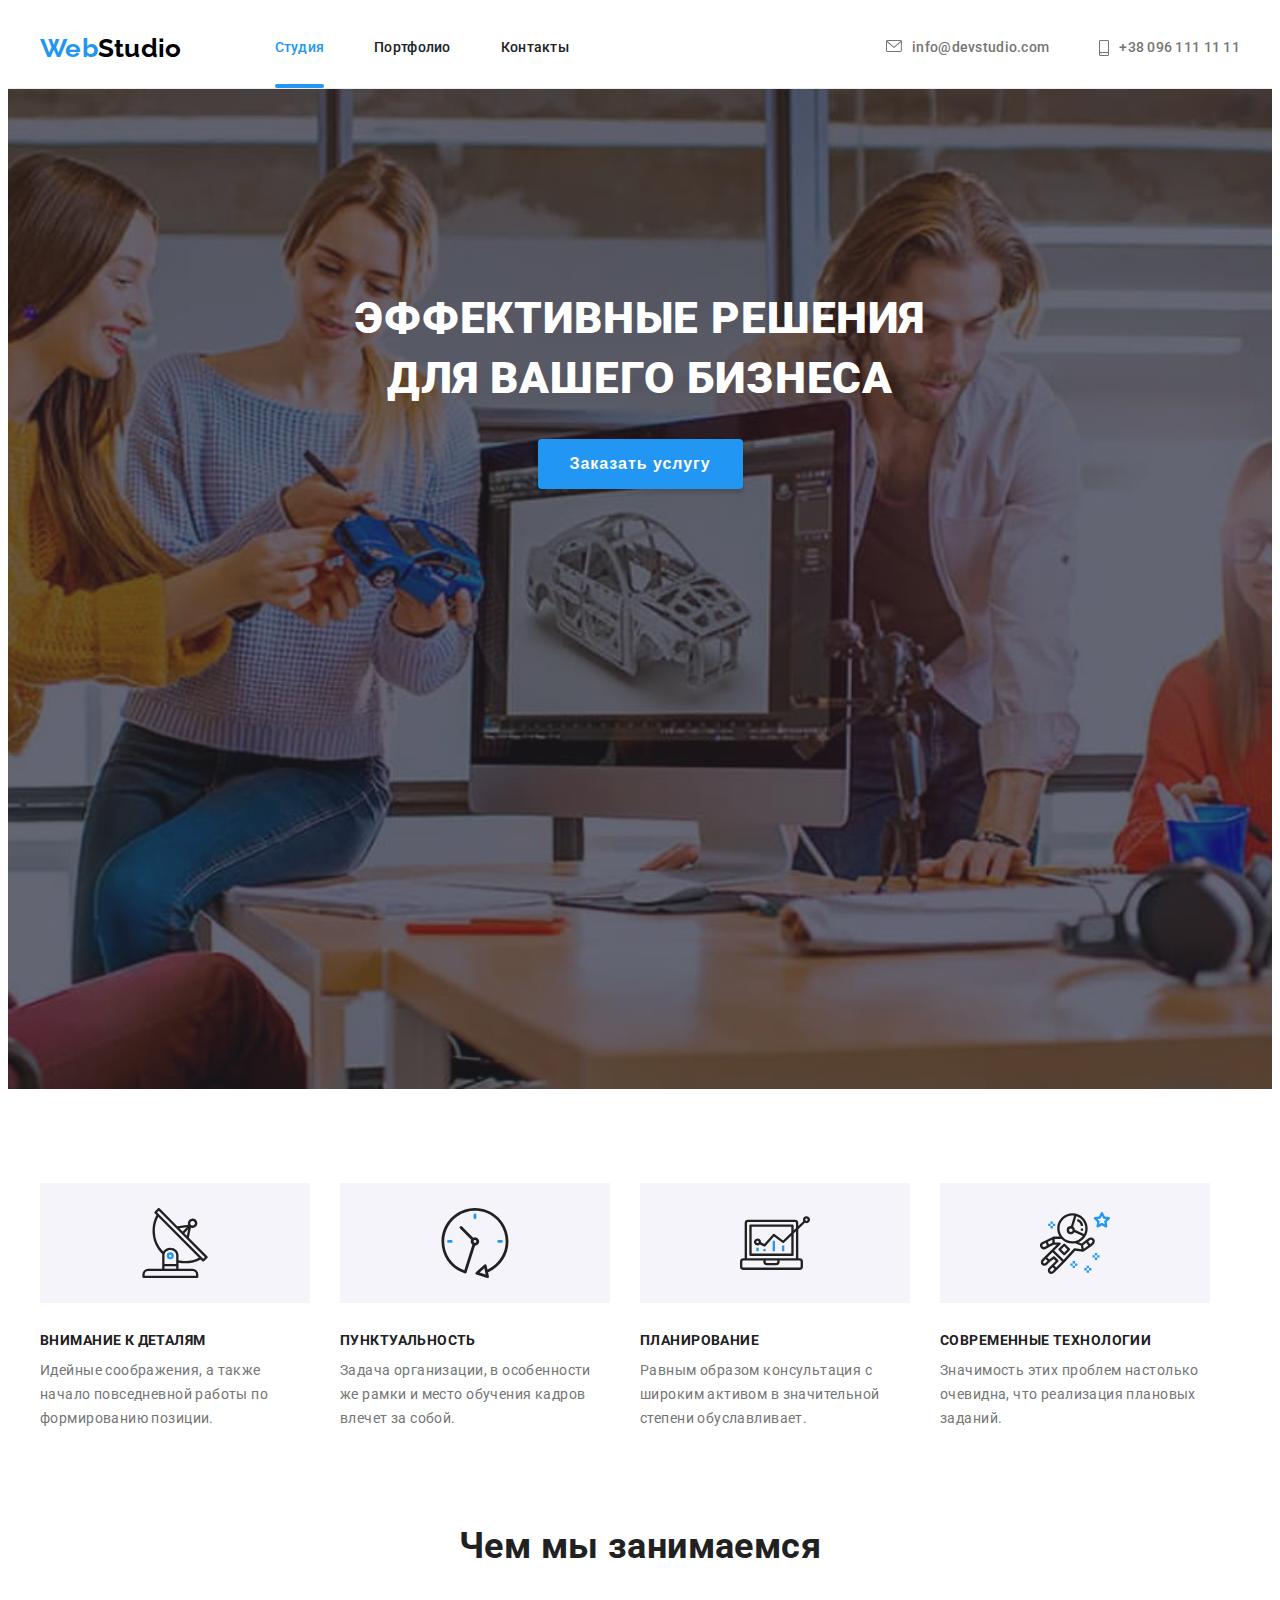
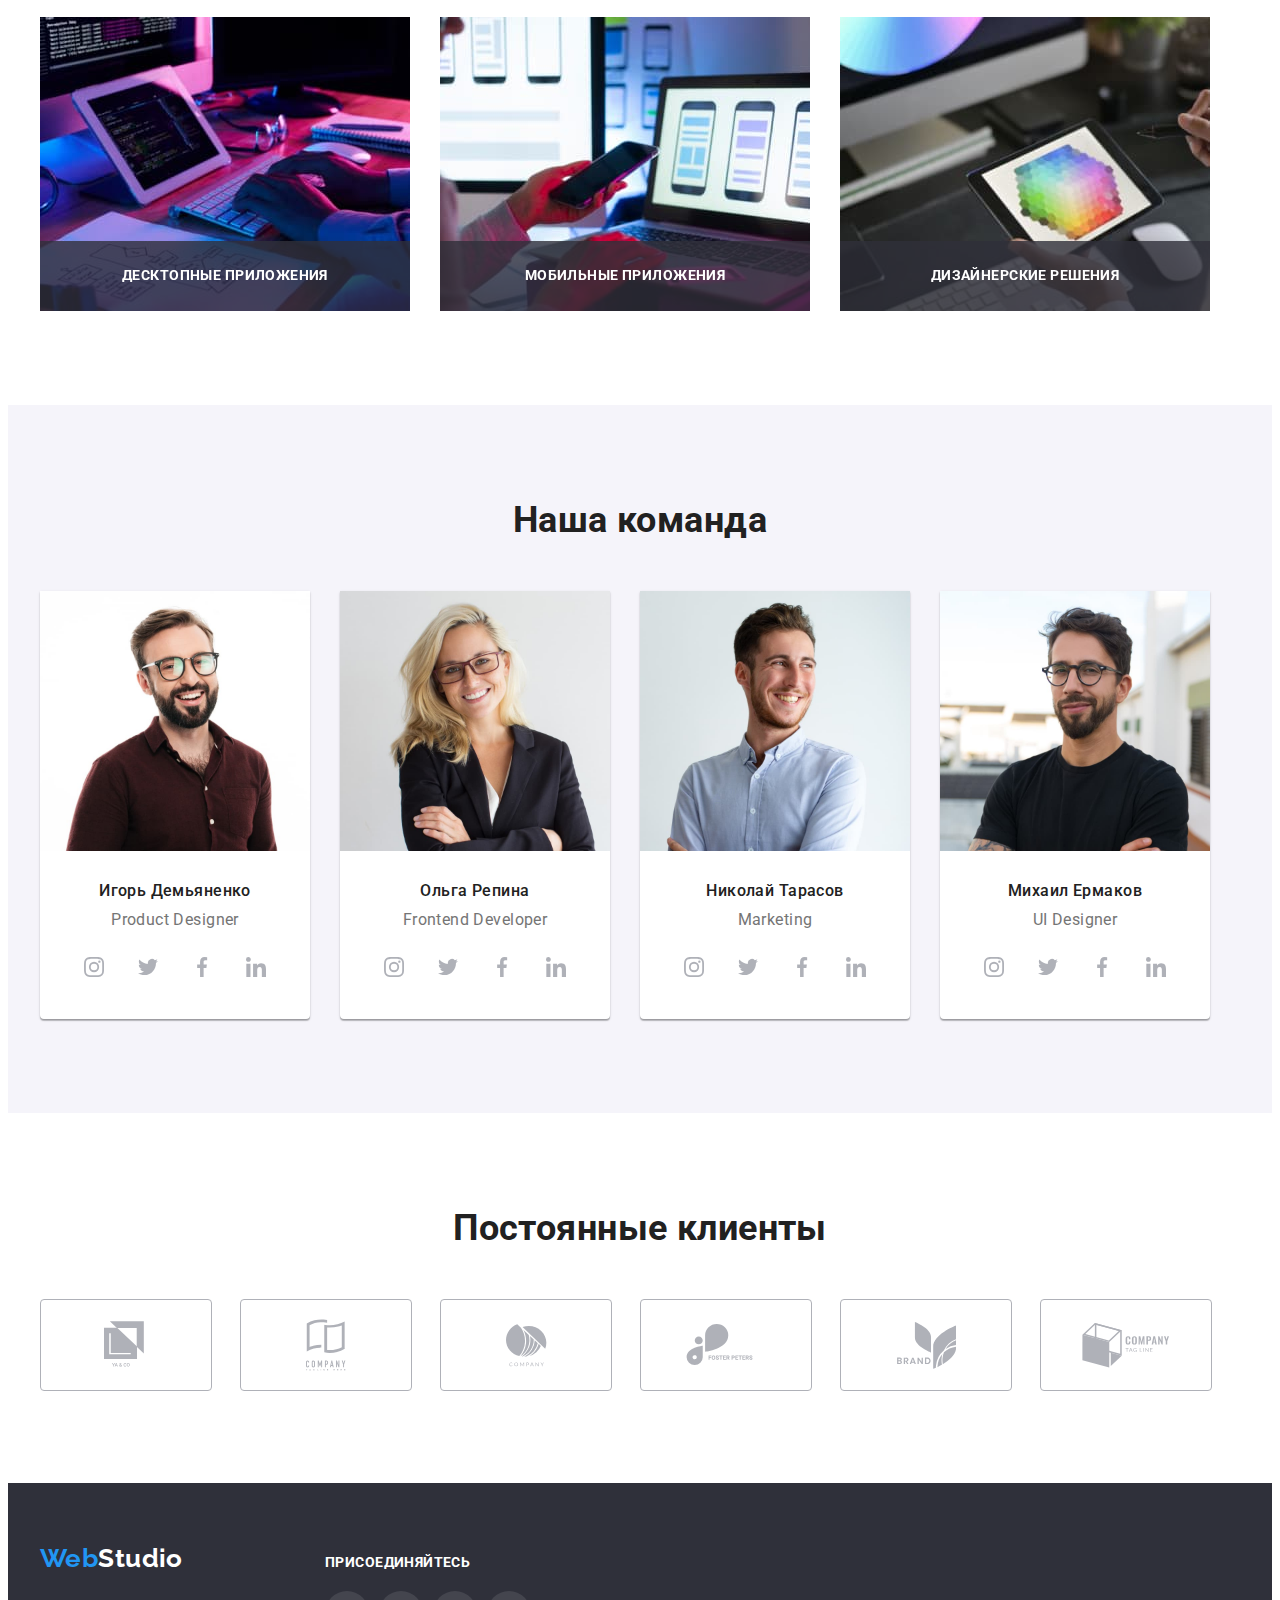
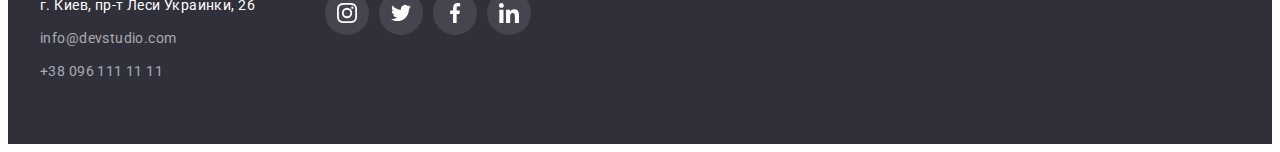
==== commit 080c52d8: "вечер воскресенья" ====
--- a/index.html
+++ b/index.html
@@ -48,7 +48,12 @@
             <h1 class="hero-title">Эффективные решения <br>
                 для вашего бизнеса
             </h1>
-            <a href="" class="button primary">Заказать услугу</a>
+            <button class="button primary" data-modal-open>Заказать услугу</button>
+            <div class="backdrop is-hidden" data-modal>
+                <div class="modal">                    
+                    <button class="close-button" data-modal-close></button>        
+                </div>
+            </div>
         </section>
 
 <!-- преимущества данной веб студии-->
@@ -374,5 +379,6 @@
         </div>
     </footer>
 
+    <script src="./js/modal.js"></script>    
 </body>
 </html>--- a/css/styles.css
+++ b/css/styles.css
@@ -468,12 +468,14 @@
     background-color: var(--accent-color);
     font-weight: 700;
     line-height: 1.87;
+    letter-spacing: 0.06em;
     align-items: center;
 
     display: inline-block;
     padding: 10px 32px;
     min-width: 200px;
     box-shadow: 0px 4px 4px rgba(0, 0, 0, 0.15);
+    border: 0px;
 }
 
 .button.secondary {
@@ -502,6 +504,56 @@
     box-shadow: 0px 3px 1px rgba(0, 0, 0, 0.1), 0px 1px 2px rgba(0, 0, 0, 0.08), 0px 2px 2px rgba(0, 0, 0, 0.12);
 }
 
+/* модальное окно */
+.backdrop {
+    position: fixed;
+    top: 0;
+    left: 0;
+    width: 100%;
+    height: 100%;
+    background-color: rgba(0, 0, 0, 0.2);
+    opacity: 1;
+    transition: opacity 250ms var(--timing-function);
+  }
+
+  .backdrop.is-hidden {
+    opacity: 0;
+    pointer-events: none;
+  }
+  
+  .backdrop.is-hidden .modal {
+    transform: translate(-50%, -50%) scale(1.1);
+  }
+  
+  .modal {
+    display: flex;
+    
+    position: absolute;
+    top: 50%;
+    left: 50%;
+    min-width: 528px;
+    min-height: 581px;
+    background-color: var(--primary-white-color);
+    box-shadow: 0px 1px 3px rgba(0, 0, 0, 0.12), 0px 1px 1px rgba(0, 0, 0, 0.14), 0px 2px 1px rgba(0, 0, 0, 0.2);
+    border-radius: 4px;
+    transform: translate(-50%, -50%) scale(1);
+    transition: transform 250ms var(--timing-function);
+  }
+
+.close-button {
+    width: 30px;
+    height: 30px;
+    padding: 0px;
+    background-color: var(--primary-white-color);
+    background-image: url(../img/close.svg);
+    border: 1px solid rgba(0, 0, 0, 0.1);
+    border-radius: 50%;
+    background-repeat: no-repeat;
+    background-position: center;
+    margin-top: 8px;
+    margin-left: 490px;
+}
+
 /* footer */
 .footer {
     background-color: var(--footer-color);;
@@ -614,8 +666,6 @@
     width: 370px;
     margin-right: 30px;
     margin-bottom: 30px;
-
-    /* position: relative; */
 }
 
 .card:nth-child(3n) {
@@ -632,26 +682,31 @@
     padding: 20px 24px;
 }
 
+/* выезжающий текст на карточке */
 .thumb {
     position: relative;
     overflow: hidden;
 }
 
-.thumb::before {
+.thumb:hover::before,
+.thumb:focus::before {
+    opacity: 1;
+}
+
+.thumb-overlay {
     position: absolute;
-
-    display: inline-block;
-    content: "";
-
+    top: 0;
+    left: 0;
     width: 100%;
     height: 100%;
     background-color: rgba(33, 150, 243, 0.9);
-    opacity: 1;
+    transform: translateY(100%);
+    opacity: 0;
 
     transition: opacity 250ms var(--timing-function),
-    transform 5250ms var(--timing-function);
-    transform: translateY(100%);
-}
+    transform 250ms var(--timing-function);
+}
+
 
 .thumb-text {
     position: absolute;
@@ -674,10 +729,9 @@
 .card:focus .thumb-text {
     opacity: 1;
 }
-
-.card:hover .thumb::before,
-.card:focus .thumb::before {
-    /* opacity: 1; */
+.card:hover .thumb-overlay,
+.card:focus .thumb-overlay {
+    opacity: 1;
     transform: translateY(0);
 }
 
